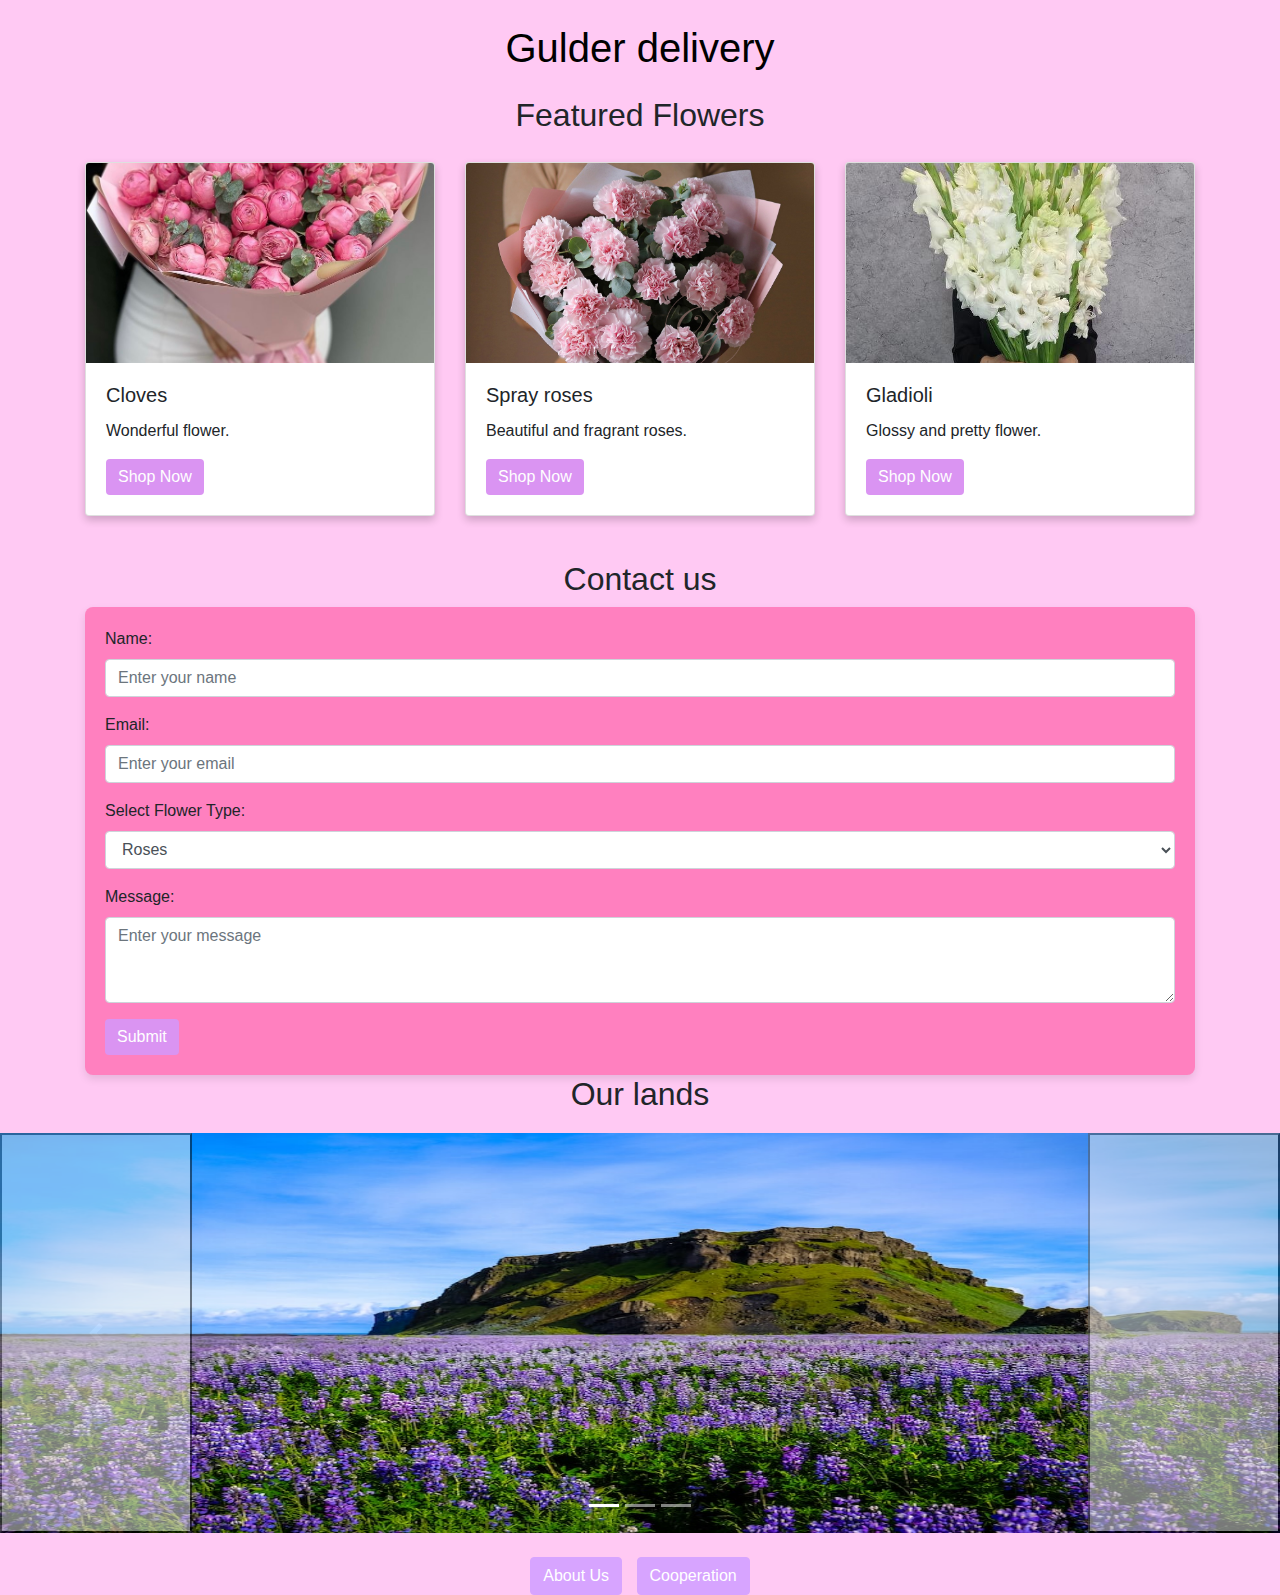
==== index.html @ 8ccceea9 "first commit" ====
<!DOCTYPE html>
<html lang="en">

<head>
  <meta charset="UTF-8">
  <meta name="viewport" content="width=device-width, initial-scale=1.0">
  <title>Flower Delivery</title>
  <link href="https://stackpath.bootstrapcdn.com/bootstrap/4.3.1/css/bootstrap.min.css" rel="stylesheet">
  <link rel="stylesheet" href="css/styles.css">
  <style>
    h2 {
      text-align: center;
    }
    </style>
</head>

<body>

  <div class="container mt-4">
    <h1 class="text-center">Gulder delivery</h1>
  </div>

 
  <div class="container mt-4">
    <h2>Featured Flowers</h2>
    <div class="row">
      <div class="col-md-4">
        <div class="card">
          <img src="images/5.jpeg" class="card-img-top" alt="Rose">
          <div class="card-body">
            <h5 class="card-title">Cloves</h5>
            <p class="card-text">Wonderful flower.</p>
            <a href="#" class="btn btn-custom">Shop Now</a>
          </div>
        </div>
      </div>
      <div class="col-md-4">
        <div class="card">
          <img src="images/6.jpg" class="card-img-top" alt="Rose">
          <div class="card-body">
            <h5 class="card-title">Spray roses</h5>
            <p class="card-text">Beautiful and fragrant roses.</p>
            <a href="#" class="btn btn-custom">Shop Now</a>
          </div>
        </div>
      </div>
      <div class="col-md-4">
        <div class="card">
          <img src="images/4.jpg" class="card-img-top" alt="Rose">
          <div class="card-body">
            <h5 class="card-title">Gladioli</h5>
            <p class="card-text">Glossy and pretty flower.</p>
            <a href="#" class="btn btn-custom">Shop Now</a>
          </div>
        </div>
      </div>
    
    </div>
  </div>

  <div class="container mt-4">
    <div class="center">
        <h2>Contact us</h2>
      </div>
    <form>
      <div class="form-group">
        <label for="name">Name:</label>
        <input type="text" class="form-control" id="name" placeholder="Enter your name">
      </div>
      <div class="form-group">
        <label for="email">Email:</label>
        <input type="email" class="form-control" id="email" placeholder="Enter your email">
      </div>
      <div class="form-group">
        <label for="flowerType">Select Flower Type:</label>
        <select class="form-control" id="flowerType">
          <option>Roses</option>
          <option>Tulips</option>
          <option>Lilies</option>
          <option>Cloves</option>
          <option>Gladioli</option>
        </select>
      </div>
      <div class="form-group">
        <label for="message">Message:</label>
        <textarea class="form-control" id="message" rows="3" placeholder="Enter your message"></textarea>
      </div>
      <button type="submit" class="btn btn-custom">Submit</button>
    </form>
  </div>
  <div class="center">
    <h2>Our lands</h2>
  </div>
  <div id="carouselExampleIndicators" class="carousel slide" data-ride="carousel">
    <ol class="carousel-indicators">
      <li data-target="#carouselExampleIndicators" data-slide-to="0" class="active"></li>
      <li data-target="#carouselExampleIndicators" data-slide-to="1"></li>
      <li data-target="#carouselExampleIndicators" data-slide-to="2"></li>
    </ol>
    <div class="carousel-inner">
      <div class="carousel-item active">
        <img src="images/1.jpeg" class="d-block w-100" alt="...">
      </div>
      <div class="carousel-item">
        <img src="images/2.jpeg" class="d-block w-100" alt="...">
      </div>
      <div class="carousel-item">
        <img src="images/3.jpeg" class="d-block w-100" alt="...">
      </div>
    </div>
    <button class="carousel-control-prev" type="button" data-target="#carouselExampleIndicators" data-slide="prev">
      <span class="carousel-control-prev-icon" aria-hidden="true"></span>
      <span class="sr-only">Previous</span>
    </button>
    <button class="carousel-control-next" type="button" data-target="#carouselExampleIndicators" data-slide="next">
      <span class="carousel-control-next-icon" aria-hidden="true"></span>
      <span class="sr-only">Next</span>
    </button>
  </div>


  <div class="container mt-4 text-center">
    <a href="about.html" class="btn btn-info">About Us</a>
    <a href="cooperation.html" class="btn btn-info">Cooperation</a>
  </div>

  <script src="https://code.jquery.com/jquery-3.3.1.slim.min.js"></script>
  <script src="https://cdnjs.cloudflare.com/ajax/libs/popper.js/1.14.7/umd/popper.min.js"></script>
  <script src="https://stackpath.bootstrapcdn.com/bootstrap/4.3.1/js/bootstrap.min.js"></script>
</body>

</html>
---- css/styles.css ----
/* Global Styles */
body {
    background-color: #ffc9f3;
    font-family: 'Arial', sans-serif;
}

/* Header Styles */
h1.text-center {
    color: #000000; /* Adjust color to your preference */
    margin-top: 20px;
}

/* Carousel Styles */
.carousel {
    margin: 20px 0;
}

.carousel-item img {
    width: 100%;
    height: auto;
    max-height: 400px; /* Adjust based on your preference */
}

/* Card Styles */
.card {
    margin: 20px 0;
    box-shadow: 0 4px 8px 0 rgba(0,0,0,0.2); /* Optional: Add shadow effect to cards */
}

.card img {
    max-height: 200px; /* Adjust based on your design */
    object-fit: cover; /* Makes the images fit neatly into the card */
}

/* Form Styles */
form {
    background-color: #ff80bf;
    padding: 20px;
    border-radius: 8px; /* Optional: Rounds corners of the form */
    box-shadow: 0 4px 8px 0 rgba(0,0,0,0.1); /* Optional: Add shadow effect to form */
}

/* Button Styles */
.btn-info {
    background-color: #d7a4ff; /* Adjust color to match your branding */
    border-color: #d7a4ff; /* Adjust color to match your branding */
}

.btn-info:hover {
    background-color: #dc85a9; /* Adjust hover color */
}

/* Spacing between buttons */
.btn-info + .btn-info {
    margin-left: 10px;
}
.btn-custom {
    background-color: #da94f2; /* Hot pink background */
    color: #ffffff; /* White text */
    border: none; /* Removes border */
}

.btn-custom:hover {
    background-color: #d7a4ff; /* Darker pink for hover effect */
    color: #ffffff; /* Keeps text color white when hovered */
}
/* ... other styles ... */

/* List Group Item Styles for Links */
.list-group-item a {
    text-decoration: none;
    color: #007bff; /* Bootstrap primary color */
}

.list-group-item a:hover {
    text-decoration: underline;
}
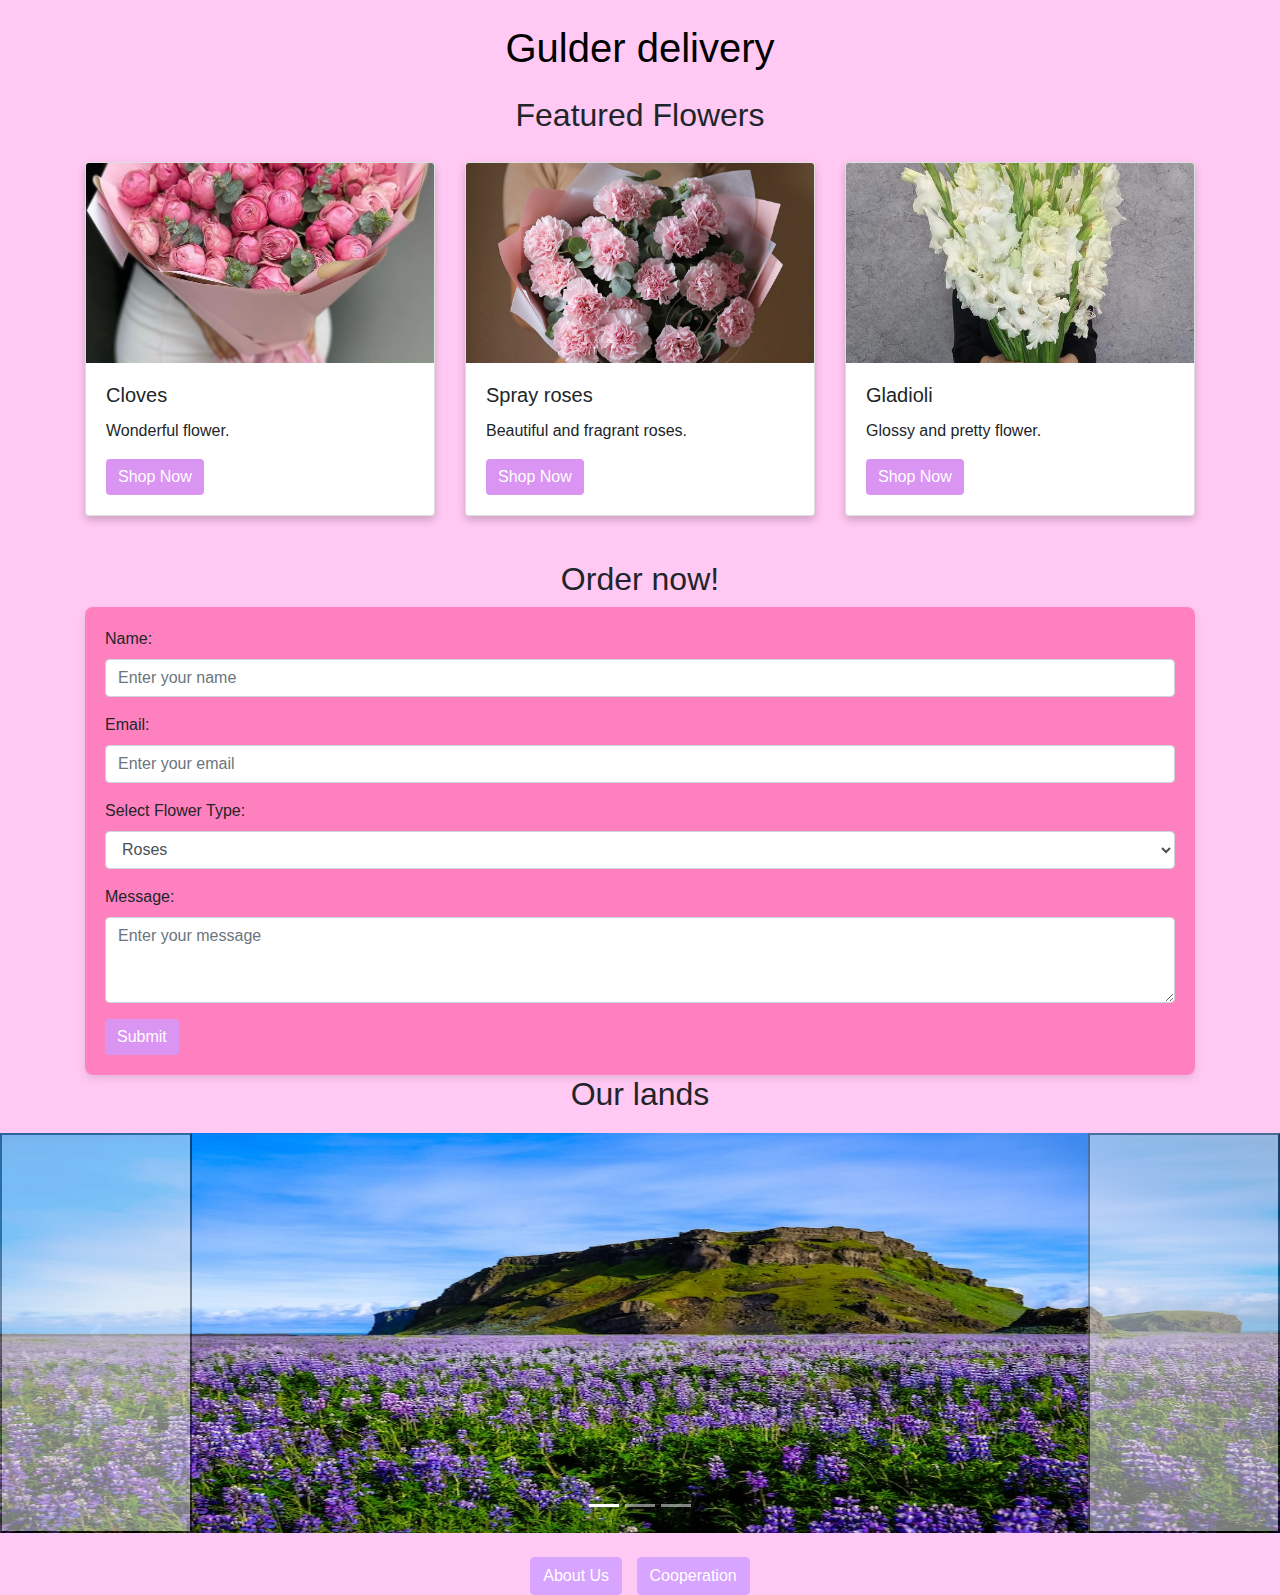
==== commit 0ff9c014: "index.html" ====
--- a/index.html
+++ b/index.html
@@ -60,7 +60,7 @@
 
   <div class="container mt-4">
     <div class="center">
-        <h2>Contact us</h2>
+        <h2>Order now!</h2>
       </div>
     <form>
       <div class="form-group">
--- a/css/styles.css
+++ b/css/styles.css
@@ -1,16 +1,15 @@
-/* Global Styles */
+
 body {
     background-color: #ffc9f3;
     font-family: 'Arial', sans-serif;
 }
 
-/* Header Styles */
+
 h1.text-center {
-    color: #000000; /* Adjust color to your preference */
+    color: #000000; 
     margin-top: 20px;
 }
 
-/* Carousel Styles */
 .carousel {
     margin: 20px 0;
 }
@@ -18,58 +17,57 @@
 .carousel-item img {
     width: 100%;
     height: auto;
-    max-height: 400px; /* Adjust based on your preference */
+    max-height: 400px; 
 }
 
-/* Card Styles */
+
 .card {
     margin: 20px 0;
-    box-shadow: 0 4px 8px 0 rgba(0,0,0,0.2); /* Optional: Add shadow effect to cards */
+    box-shadow: 0 4px 8px 0 rgba(0,0,0,0.2); 
 }
 
 .card img {
-    max-height: 200px; /* Adjust based on your design */
-    object-fit: cover; /* Makes the images fit neatly into the card */
+    max-height: 200px; 
+    object-fit: cover; 
 }
 
-/* Form Styles */
+
 form {
     background-color: #ff80bf;
     padding: 20px;
-    border-radius: 8px; /* Optional: Rounds corners of the form */
-    box-shadow: 0 4px 8px 0 rgba(0,0,0,0.1); /* Optional: Add shadow effect to form */
+    border-radius: 8px; 
+    box-shadow: 0 4px 8px 0 rgba(0,0,0,0.1); 
 }
 
-/* Button Styles */
+
 .btn-info {
-    background-color: #d7a4ff; /* Adjust color to match your branding */
-    border-color: #d7a4ff; /* Adjust color to match your branding */
+    background-color: #d7a4ff; 
+    border-color: #d7a4ff; 
 }
 
 .btn-info:hover {
-    background-color: #dc85a9; /* Adjust hover color */
+    background-color: #dc85a9; 
 }
 
-/* Spacing between buttons */
+
 .btn-info + .btn-info {
     margin-left: 10px;
 }
 .btn-custom {
-    background-color: #da94f2; /* Hot pink background */
-    color: #ffffff; /* White text */
-    border: none; /* Removes border */
+    background-color: #da94f2;
+    color: #ffffff; 
+    border: none;
 }
 
 .btn-custom:hover {
-    background-color: #d7a4ff; /* Darker pink for hover effect */
-    color: #ffffff; /* Keeps text color white when hovered */
+    background-color: #d7a4ff; 
+    color: #ffffff;
 }
-/* ... other styles ... */
 
-/* List Group Item Styles for Links */
+
 .list-group-item a {
     text-decoration: none;
-    color: #007bff; /* Bootstrap primary color */
+    color: #007bff;
 }
 
 .list-group-item a:hover {
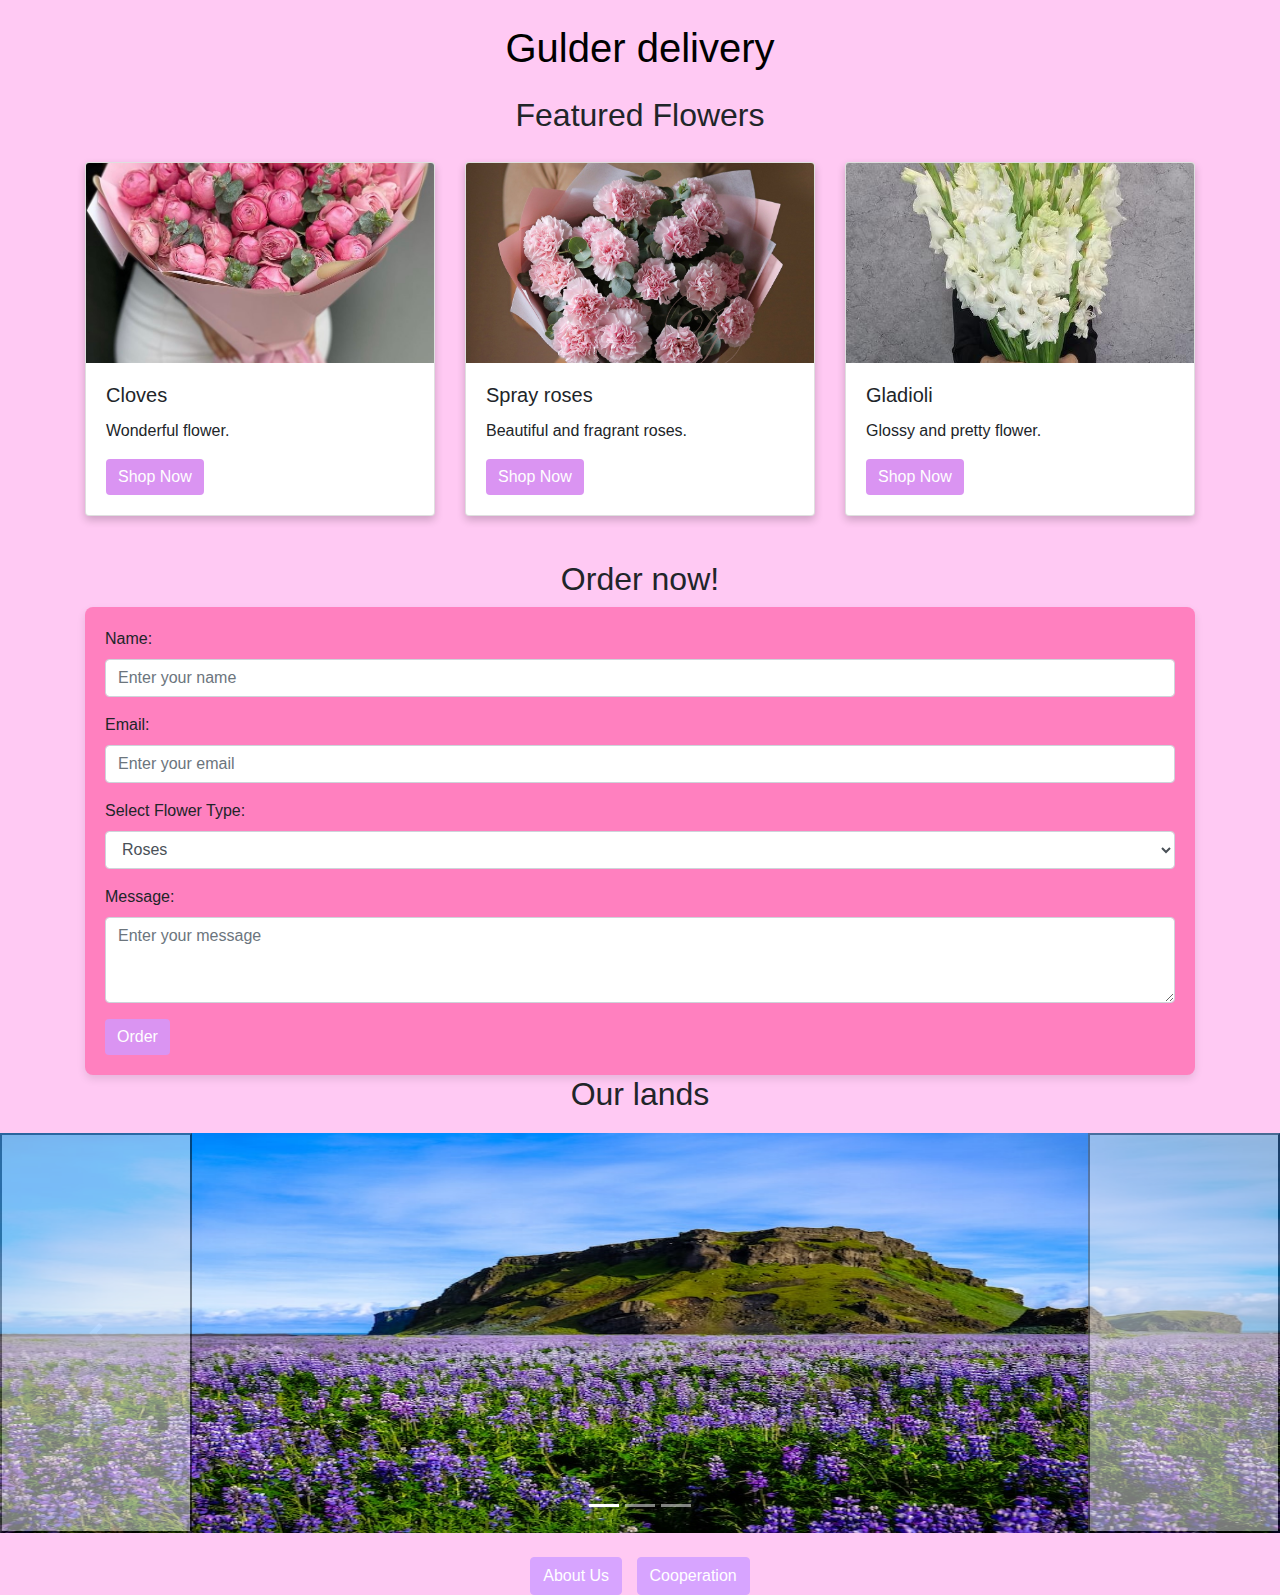
==== commit 439dad64: "index.html" ====
--- a/index.html
+++ b/index.html
@@ -85,7 +85,7 @@
         <label for="message">Message:</label>
         <textarea class="form-control" id="message" rows="3" placeholder="Enter your message"></textarea>
       </div>
-      <button type="submit" class="btn btn-custom">Submit</button>
+      <button type="submit" class="btn btn-custom">Order</button>
     </form>
   </div>
   <div class="center">
